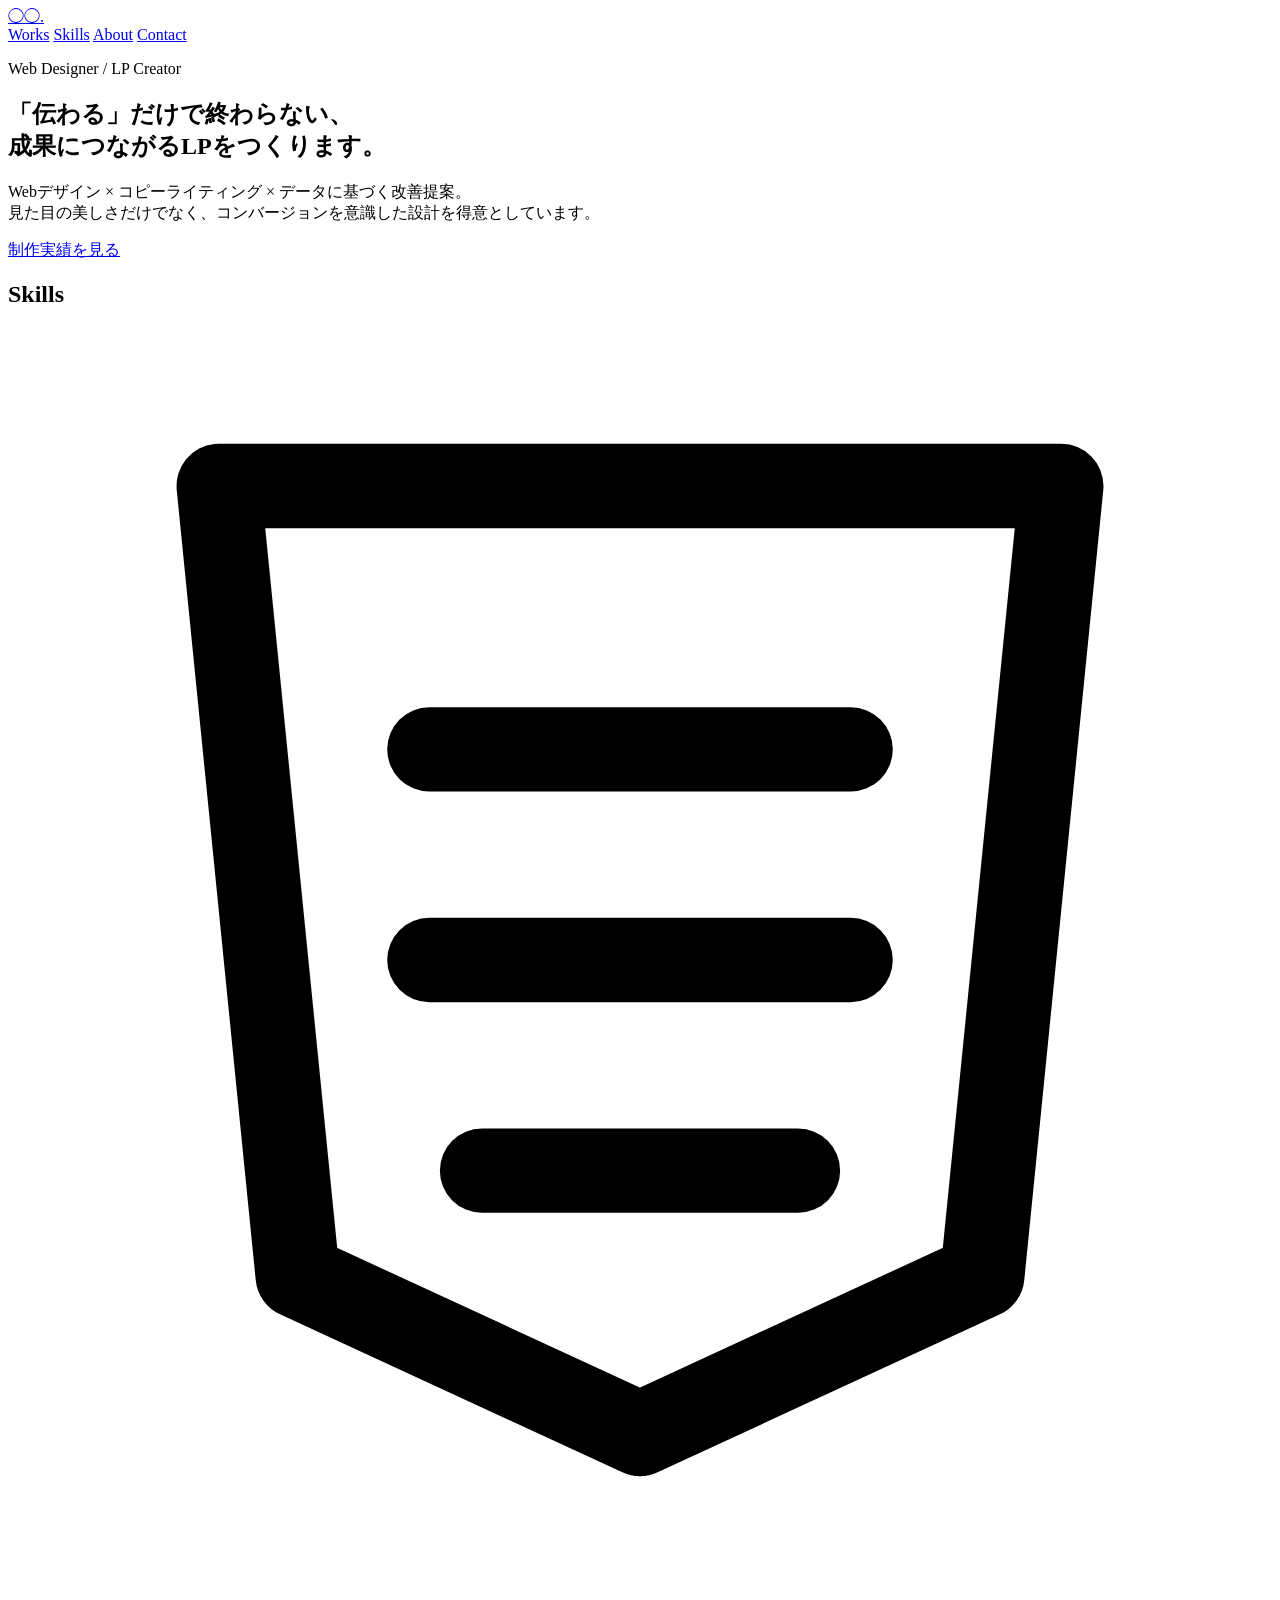
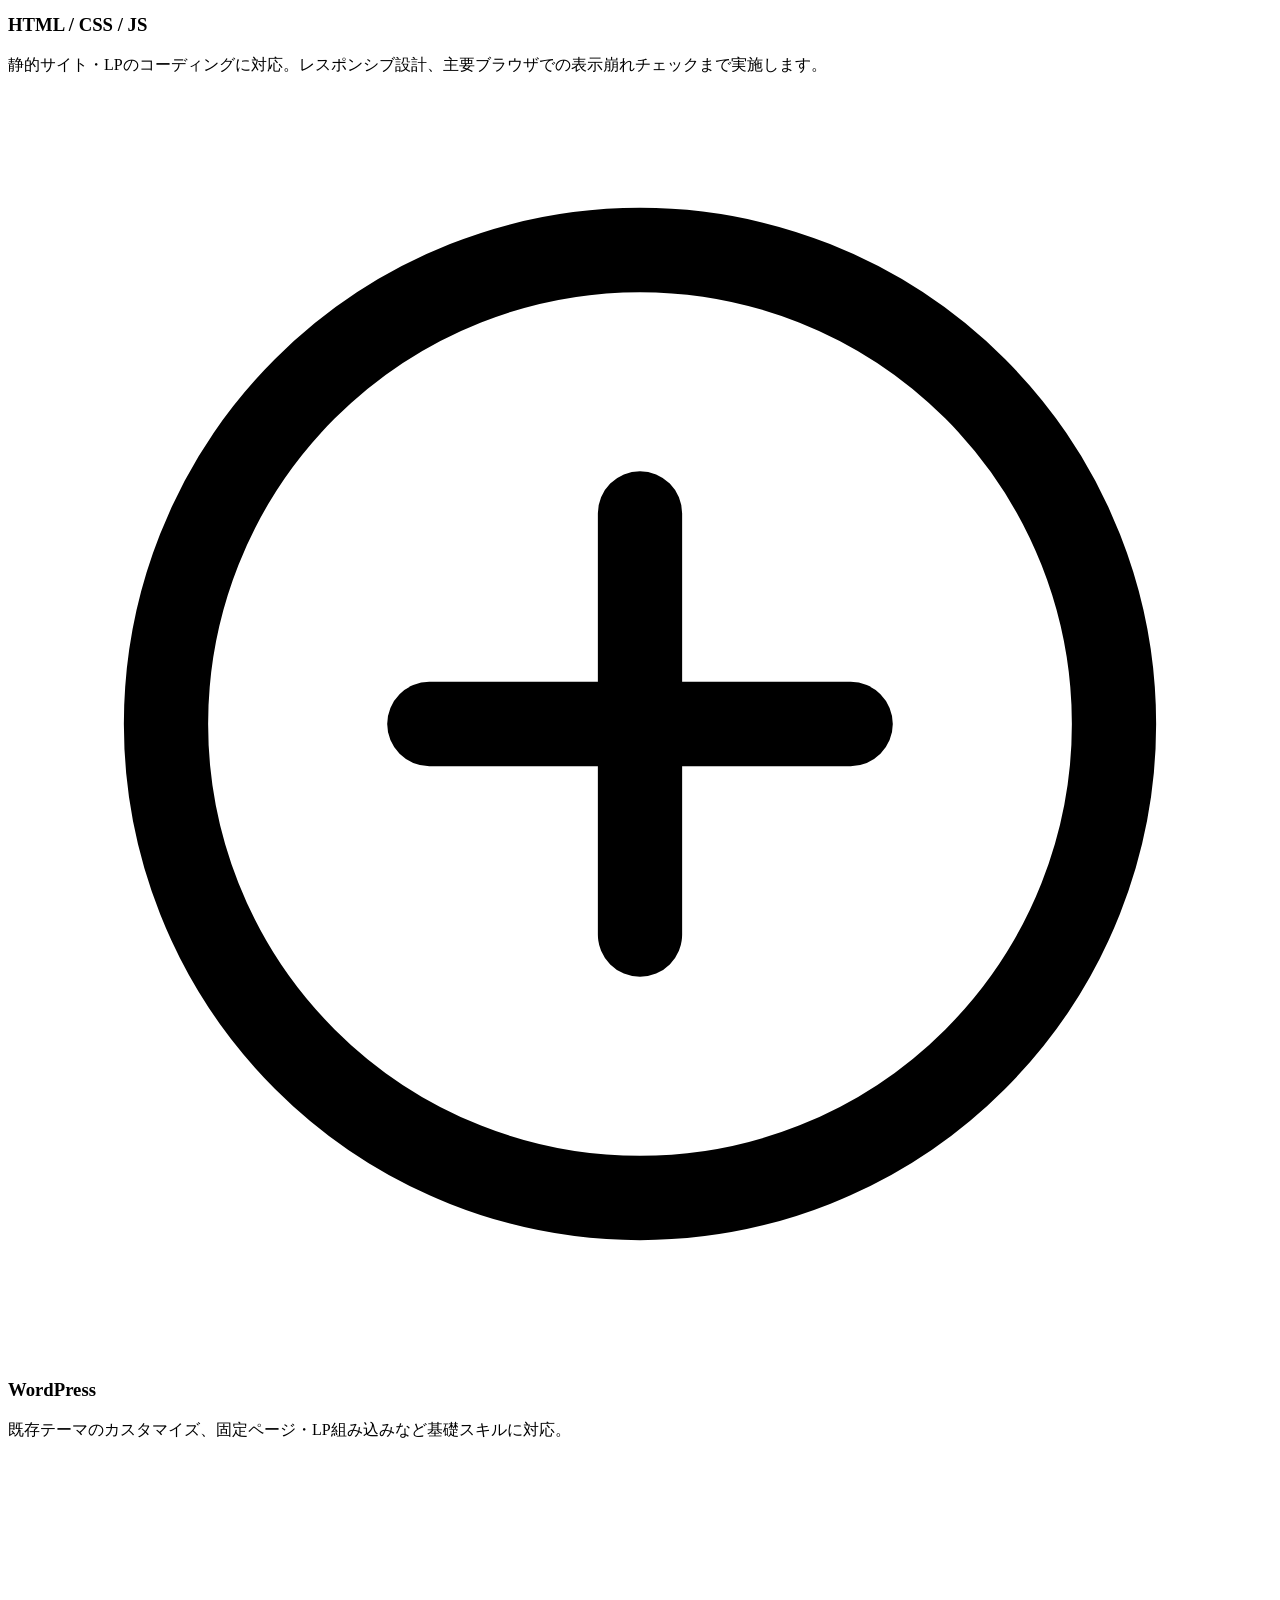
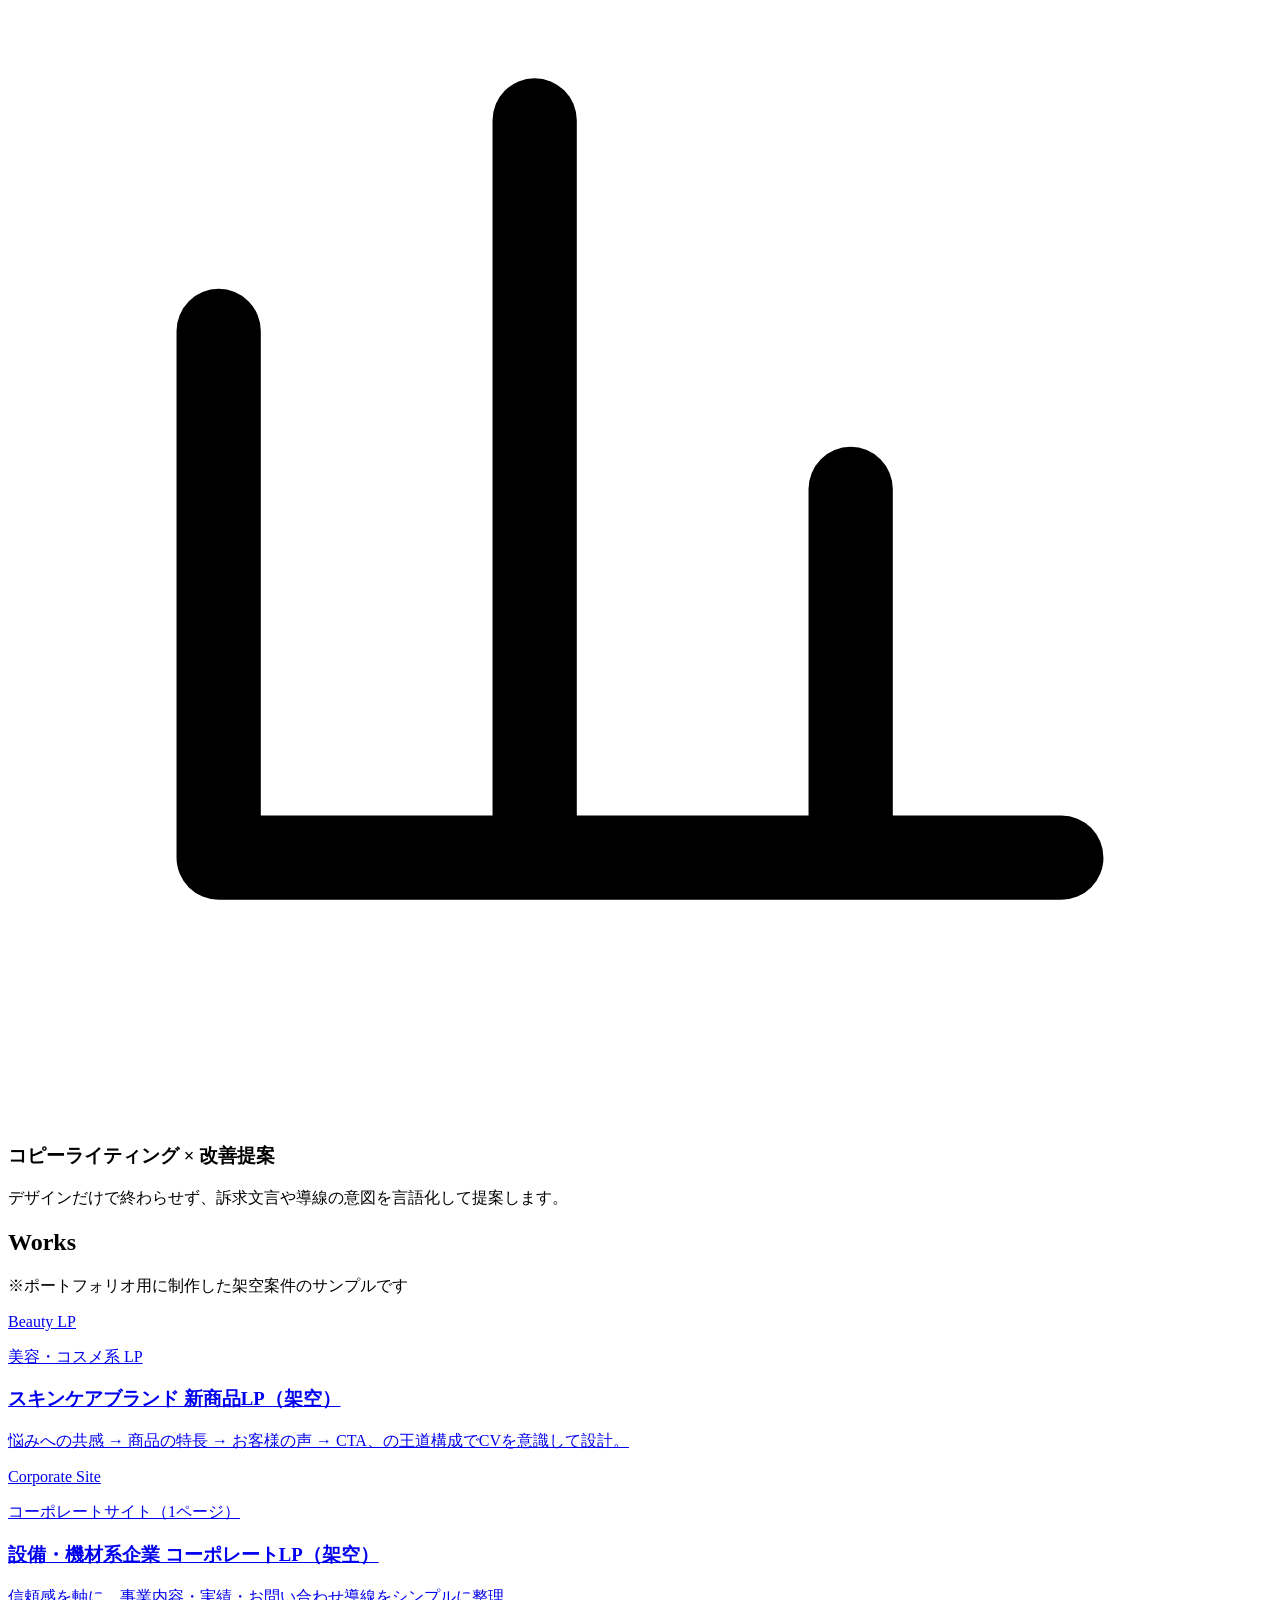
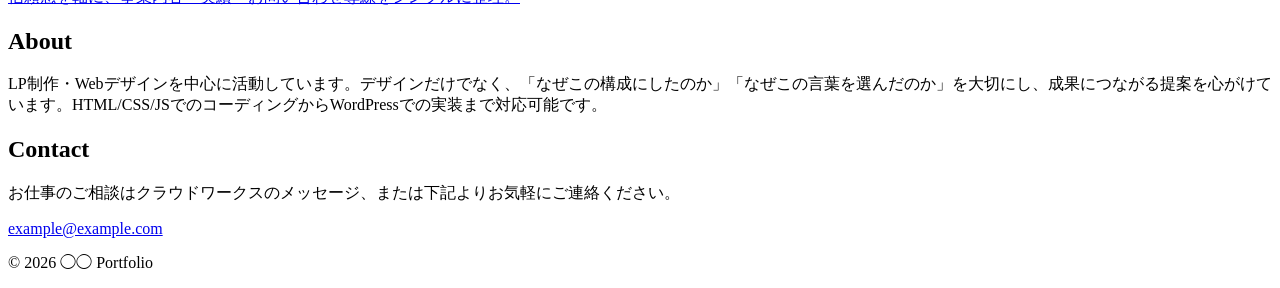
==== index.html @ edaf6941 "Create index.html for portfolio website This HTML file serves as the main structure for a portfolio " ====
<!DOCTYPE html>
<html lang="ja">
<head>
<meta charset="UTF-8">
<meta name="viewport" content="width=device-width, initial-scale=1.0">
<title>◯◯ Portfolio | Webデザイナー</title>
<link rel="stylesheet" href="css/style.css">
</head>
<body>

<header class="site-header">
  <div class="wrap header-inner">
    <a href="index.html" class="logo">◯◯<span>.</span></a>
    <nav class="gnav">
      <a href="#works">Works</a>
      <a href="#skills">Skills</a>
      <a href="#about">About</a>
      <a href="#contact">Contact</a>
    </nav>
  </div>
</header>

<main>

  <section class="hero">
    <div class="wrap hero-inner">
      <p class="hero-eyebrow">Web Designer / LP Creator</p>
      <h1>「伝わる」だけで終わらない、<br>成果につながるLPをつくります。</h1>
      <p class="hero-lead">
        Webデザイン × コピーライティング × データに基づく改善提案。<br>
        見た目の美しさだけでなく、コンバージョンを意識した設計を得意としています。
      </p>
      <a href="#works" class="btn btn-primary">制作実績を見る</a>
    </div>
  </section>

  <section id="skills" class="skills">
    <div class="wrap">
      <h2 class="section-title">Skills</h2>
      <div class="skills-grid">
        <div class="skill-card">
          <div class="skill-icon" aria-hidden="true">
            <svg viewBox="0 0 24 24"><path d="M4 3h16l-1.5 15L12 21l-6.5-3L4 3z" fill="none" stroke="currentColor" stroke-width="1.6" stroke-linejoin="round"/><path d="M8 8h8M8 12h8M9 16h6" stroke="currentColor" stroke-width="1.6" stroke-linecap="round"/></svg>
          </div>
          <h3>HTML / CSS / JS</h3>
          <p>静的サイト・LPのコーディングに対応。レスポンシブ設計、主要ブラウザでの表示崩れチェックまで実施します。</p>
        </div>
        <div class="skill-card">
          <div class="skill-icon" aria-hidden="true">
            <svg viewBox="0 0 24 24"><circle cx="12" cy="12" r="9" fill="none" stroke="currentColor" stroke-width="1.6"/><path d="M8 12h8M12 8v8" stroke="currentColor" stroke-width="1.6" stroke-linecap="round"/></svg>
          </div>
          <h3>WordPress</h3>
          <p>既存テーマのカスタマイズ、固定ページ・LP組み込みなど基礎スキルに対応。</p>
        </div>
        <div class="skill-card">
          <div class="skill-icon" aria-hidden="true">
            <svg viewBox="0 0 24 24"><path d="M4 19V9M10 19V5M16 19v-7M4 19h16" fill="none" stroke="currentColor" stroke-width="1.6" stroke-linecap="round" stroke-linejoin="round"/></svg>
          </div>
          <h3>コピーライティング × 改善提案</h3>
          <p>デザインだけで終わらせず、訴求文言や導線の意図を言語化して提案します。</p>
        </div>
      </div>
    </div>
  </section>

  <section id="works" class="works">
    <div class="wrap">
      <h2 class="section-title">Works</h2>
      <p class="section-lead">※ポートフォリオ用に制作した架空案件のサンプルです</p>

      <div class="works-grid">

        <a href="works/beauty-lp.html" class="work-card">
          <div class="work-thumb thumb-beauty">
            <span class="thumb-label">Beauty LP</span>
          </div>
          <div class="work-body">
            <p class="work-tag">美容・コスメ系 LP</p>
            <h3>スキンケアブランド 新商品LP（架空）</h3>
            <p class="work-desc">悩みへの共感 → 商品の特長 → お客様の声 → CTA、の王道構成でCVを意識して設計。</p>
          </div>
        </a>

        <a href="works/corporate-lp.html" class="work-card">
          <div class="work-thumb thumb-corporate">
            <span class="thumb-label">Corporate Site</span>
          </div>
          <div class="work-body">
            <p class="work-tag">コーポレートサイト（1ページ）</p>
            <h3>設備・機材系企業 コーポレートLP（架空）</h3>
            <p class="work-desc">信頼感を軸に、事業内容・実績・お問い合わせ導線をシンプルに整理。</p>
          </div>
        </a>

      </div>
    </div>
  </section>

  <section id="about" class="about">
    <div class="wrap about-inner">
      <h2 class="section-title">About</h2>
      <p>
        LP制作・Webデザインを中心に活動しています。デザインだけでなく、「なぜこの構成にしたのか」「なぜこの言葉を選んだのか」を大切にし、成果につながる提案を心がけています。HTML/CSS/JSでのコーディングからWordPressでの実装まで対応可能です。
      </p>
    </div>
  </section>

  <section id="contact" class="contact">
    <div class="wrap contact-inner">
      <h2 class="section-title">Contact</h2>
      <p>お仕事のご相談はクラウドワークスのメッセージ、または下記よりお気軽にご連絡ください。</p>
      <a href="mailto:example@example.com" class="btn btn-primary">example@example.com</a>
    </div>
  </section>

</main>

<footer class="site-footer">
  <div class="wrap">
    <p>&copy; 2026 ◯◯ Portfolio</p>
  </div>
</footer>

</body>
</html>
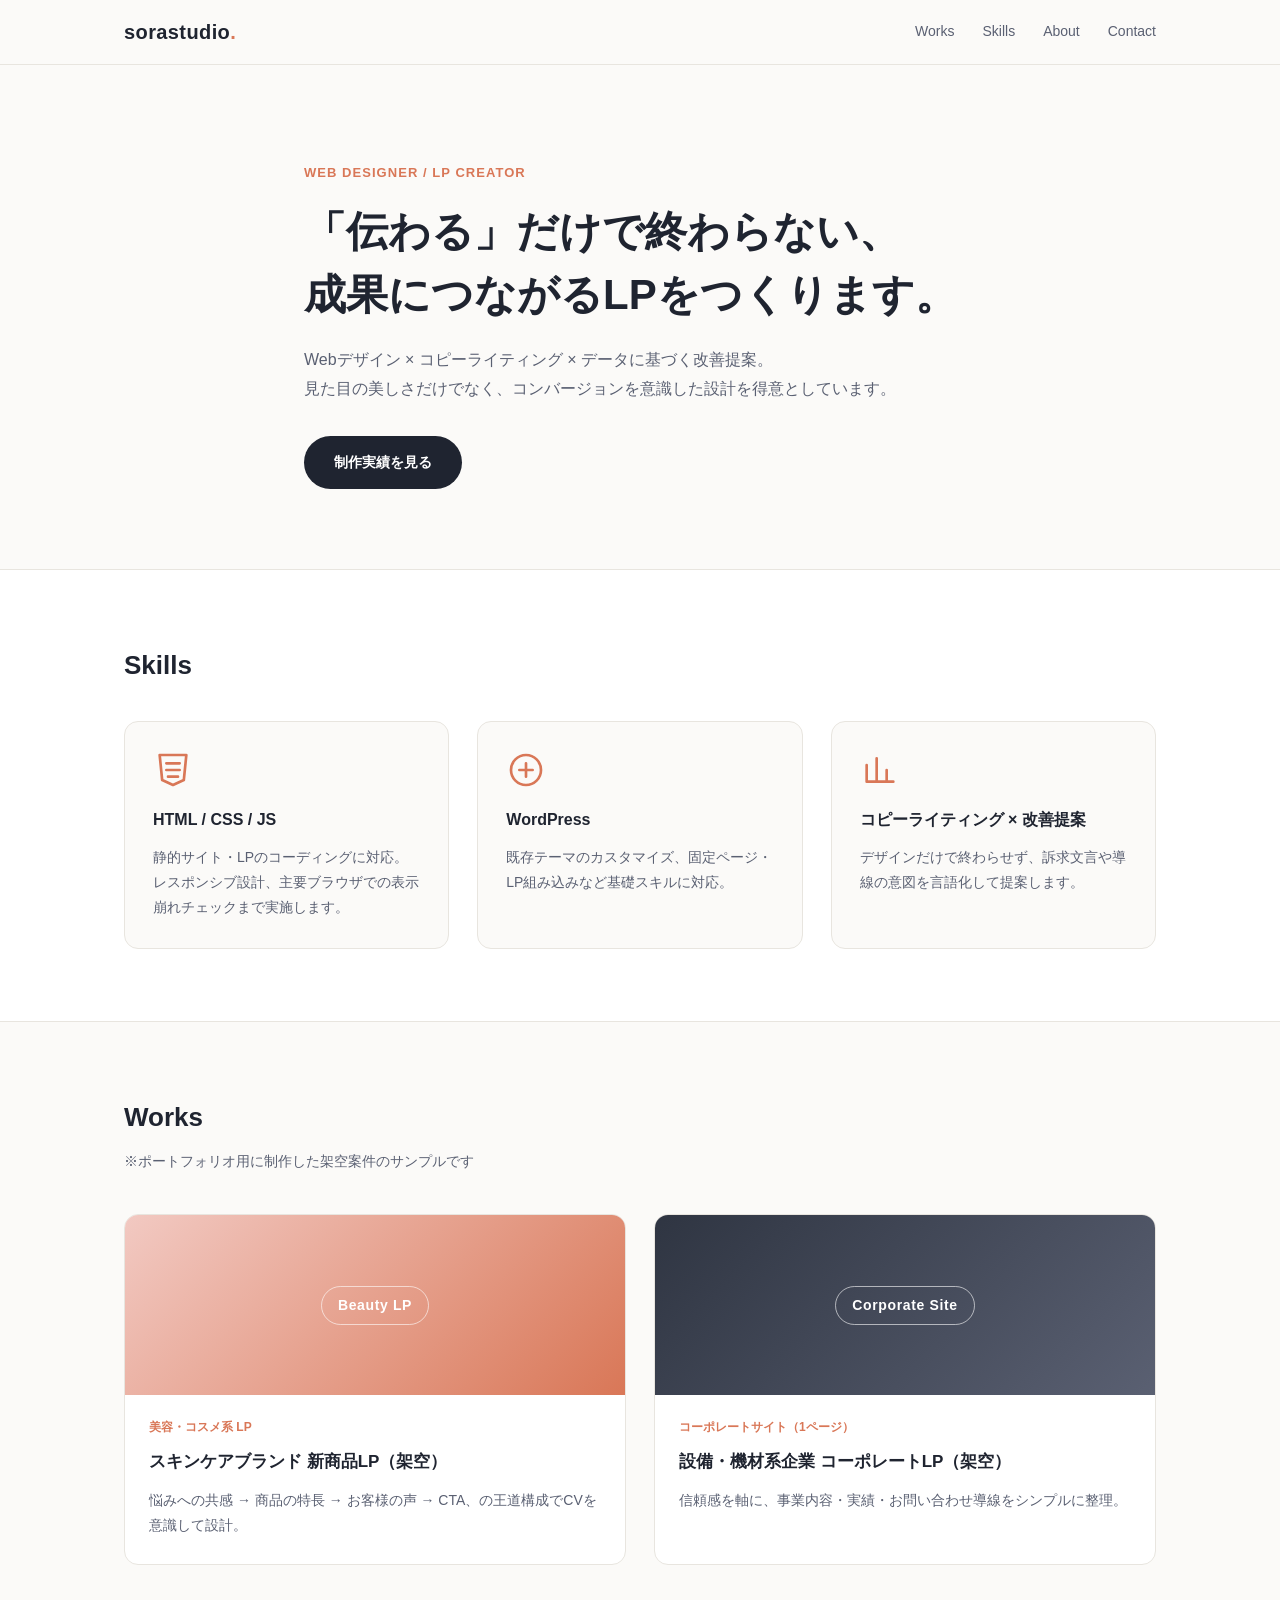
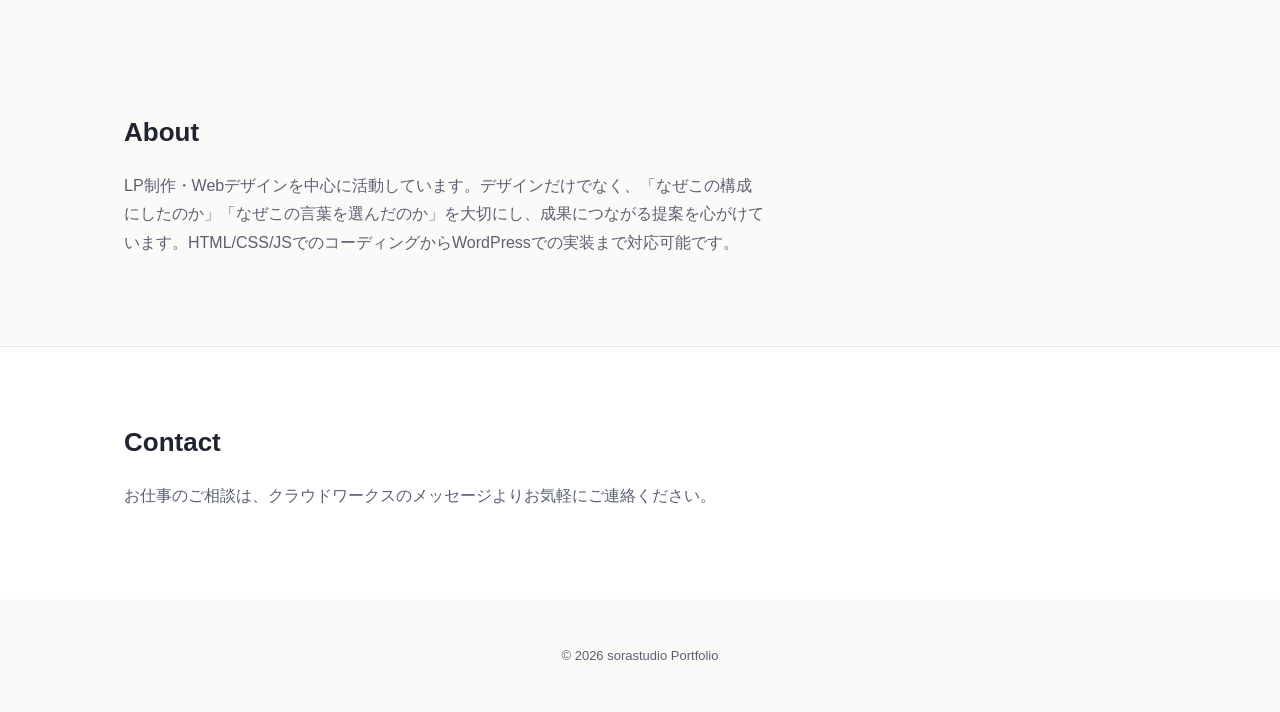
==== commit 032db0c8: "Update portfolio title and branding in index.html" ====
--- a/index.html
+++ b/index.html
@@ -3,14 +3,14 @@
 <head>
 <meta charset="UTF-8">
 <meta name="viewport" content="width=device-width, initial-scale=1.0">
-<title>◯◯ Portfolio | Webデザイナー</title>
+<title>sorastudio Portfolio | Webデザイナー</title>
 <link rel="stylesheet" href="css/style.css">
 </head>
 <body>
 
 <header class="site-header">
   <div class="wrap header-inner">
-    <a href="index.html" class="logo">◯◯<span>.</span></a>
+    <a href="index.html" class="logo">sorastudio<span>.</span></a>
     <nav class="gnav">
       <a href="#works">Works</a>
       <a href="#skills">Skills</a>
@@ -108,8 +108,7 @@
   <section id="contact" class="contact">
     <div class="wrap contact-inner">
       <h2 class="section-title">Contact</h2>
-      <p>お仕事のご相談はクラウドワークスのメッセージ、または下記よりお気軽にご連絡ください。</p>
-      <a href="mailto:example@example.com" class="btn btn-primary">example@example.com</a>
+      <p>お仕事のご相談は、クラウドワークスのメッセージよりお気軽にご連絡ください。</p>
     </div>
   </section>
 
@@ -117,7 +116,7 @@
 
 <footer class="site-footer">
   <div class="wrap">
-    <p>&copy; 2026 ◯◯ Portfolio</p>
+    <p>&copy; 2026 sorastudio Portfolio</p>
   </div>
 </footer>
 
--- a/css/style.css
+++ b/css/style.css
@@ -0,0 +1,265 @@
+:root {
+  --ink: #1f2430;
+  --ink-soft: #5a6072;
+  --bg: #fbfaf8;
+  --card: #ffffff;
+  --accent: #d97757;
+  --accent-soft: #f4ded4;
+  --border: #e8e5df;
+  --radius: 14px;
+}
+
+* { box-sizing: border-box; }
+
+html, body {
+  margin: 0;
+  padding: 0;
+}
+
+body {
+  font-family: "Hiragino Sans", "Yu Gothic", "Noto Sans JP", sans-serif;
+  color: var(--ink);
+  background: var(--bg);
+  line-height: 1.8;
+  -webkit-font-smoothing: antialiased;
+}
+
+img { max-width: 100%; display: block; }
+
+.wrap {
+  max-width: 1080px;
+  margin: 0 auto;
+  padding: 0 24px;
+}
+
+a { color: inherit; text-decoration: none; }
+
+/* Header */
+.site-header {
+  position: sticky;
+  top: 0;
+  background: rgba(251, 250, 248, 0.9);
+  backdrop-filter: blur(6px);
+  border-bottom: 1px solid var(--border);
+  z-index: 10;
+}
+
+.header-inner {
+  display: flex;
+  align-items: center;
+  justify-content: space-between;
+  height: 64px;
+}
+
+.logo {
+  font-size: 20px;
+  font-weight: 700;
+  letter-spacing: 0.02em;
+}
+.logo span { color: var(--accent); }
+
+.gnav {
+  display: flex;
+  gap: 28px;
+  font-size: 14px;
+}
+
+.gnav a {
+  color: var(--ink-soft);
+  transition: color 0.2s;
+}
+.gnav a:hover { color: var(--ink); }
+
+/* Hero */
+.hero {
+  padding: 96px 0 80px;
+}
+
+.hero-inner { max-width: 720px; }
+
+.hero-eyebrow {
+  color: var(--accent);
+  font-weight: 700;
+  font-size: 13px;
+  letter-spacing: 0.08em;
+  text-transform: uppercase;
+  margin: 0 0 16px;
+}
+
+.hero h1 {
+  font-size: clamp(28px, 4.5vw, 42px);
+  line-height: 1.5;
+  margin: 0 0 20px;
+  font-weight: 700;
+}
+
+.hero-lead {
+  color: var(--ink-soft);
+  font-size: 16px;
+  margin: 0 0 32px;
+}
+
+.btn {
+  display: inline-block;
+  padding: 14px 30px;
+  border-radius: 999px;
+  font-weight: 700;
+  font-size: 14px;
+  transition: transform 0.15s ease, box-shadow 0.15s ease;
+}
+
+.btn-primary {
+  background: var(--ink);
+  color: #fff;
+}
+.btn-primary:hover {
+  transform: translateY(-2px);
+  box-shadow: 0 8px 20px rgba(31,36,48,0.18);
+}
+
+/* Section titles */
+.section-title {
+  font-size: 26px;
+  margin: 0 0 8px;
+  font-weight: 700;
+}
+
+.section-lead {
+  color: var(--ink-soft);
+  font-size: 14px;
+  margin: 0 0 40px;
+}
+
+section { padding: 72px 0; }
+
+/* Skills */
+.skills { background: var(--card); border-top: 1px solid var(--border); border-bottom: 1px solid var(--border); }
+
+.skills-grid {
+  display: grid;
+  grid-template-columns: repeat(3, 1fr);
+  gap: 28px;
+  margin-top: 32px;
+}
+
+.skill-card {
+  background: var(--bg);
+  border: 1px solid var(--border);
+  border-radius: var(--radius);
+  padding: 28px;
+}
+
+.skill-icon {
+  width: 40px;
+  height: 40px;
+  color: var(--accent);
+  margin-bottom: 16px;
+}
+.skill-icon svg { width: 100%; height: 100%; }
+
+.skill-card h3 {
+  font-size: 16px;
+  margin: 0 0 10px;
+}
+
+.skill-card p {
+  font-size: 14px;
+  color: var(--ink-soft);
+  margin: 0;
+}
+
+/* Works */
+.works-grid {
+  display: grid;
+  grid-template-columns: repeat(2, 1fr);
+  gap: 28px;
+}
+
+.work-card {
+  display: block;
+  background: var(--card);
+  border: 1px solid var(--border);
+  border-radius: var(--radius);
+  overflow: hidden;
+  transition: transform 0.2s ease, box-shadow 0.2s ease;
+}
+.work-card:hover {
+  transform: translateY(-4px);
+  box-shadow: 0 16px 30px rgba(31,36,48,0.10);
+}
+
+.work-thumb {
+  height: 180px;
+  display: flex;
+  align-items: center;
+  justify-content: center;
+  color: #fff;
+  font-weight: 700;
+  letter-spacing: 0.04em;
+}
+
+.thumb-beauty {
+  background: linear-gradient(135deg, #f2c9c2, #d97757);
+}
+.thumb-corporate {
+  background: linear-gradient(135deg, #2f3542, #5a6072);
+}
+
+.thumb-label {
+  font-size: 14px;
+  border: 1px solid rgba(255,255,255,0.6);
+  padding: 6px 16px;
+  border-radius: 999px;
+}
+
+.work-body { padding: 22px 24px 26px; }
+
+.work-tag {
+  font-size: 12px;
+  color: var(--accent);
+  font-weight: 700;
+  margin: 0 0 8px;
+}
+
+.work-body h3 {
+  font-size: 17px;
+  margin: 0 0 10px;
+}
+
+.work-desc {
+  font-size: 14px;
+  color: var(--ink-soft);
+  margin: 0;
+}
+
+/* About / Contact */
+.about-inner p, .contact-inner p {
+  max-width: 640px;
+  color: var(--ink-soft);
+}
+
+.contact { background: var(--card); border-top: 1px solid var(--border); }
+.contact-inner { text-align: left; }
+.contact .btn { margin-top: 16px; }
+
+/* Footer */
+.site-footer {
+  padding: 32px 0;
+  color: var(--ink-soft);
+  font-size: 13px;
+  text-align: center;
+}
+
+/* Responsive */
+@media (max-width: 720px) {
+  .hero { padding: 64px 0 56px; }
+  .skills-grid { grid-template-columns: 1fr; }
+  .works-grid { grid-template-columns: 1fr; }
+  .gnav { gap: 16px; font-size: 13px; }
+  section { padding: 56px 0; }
+}
+
+@media (max-width: 420px) {
+  .header-inner { height: 56px; }
+  .logo { font-size: 18px; }
+}
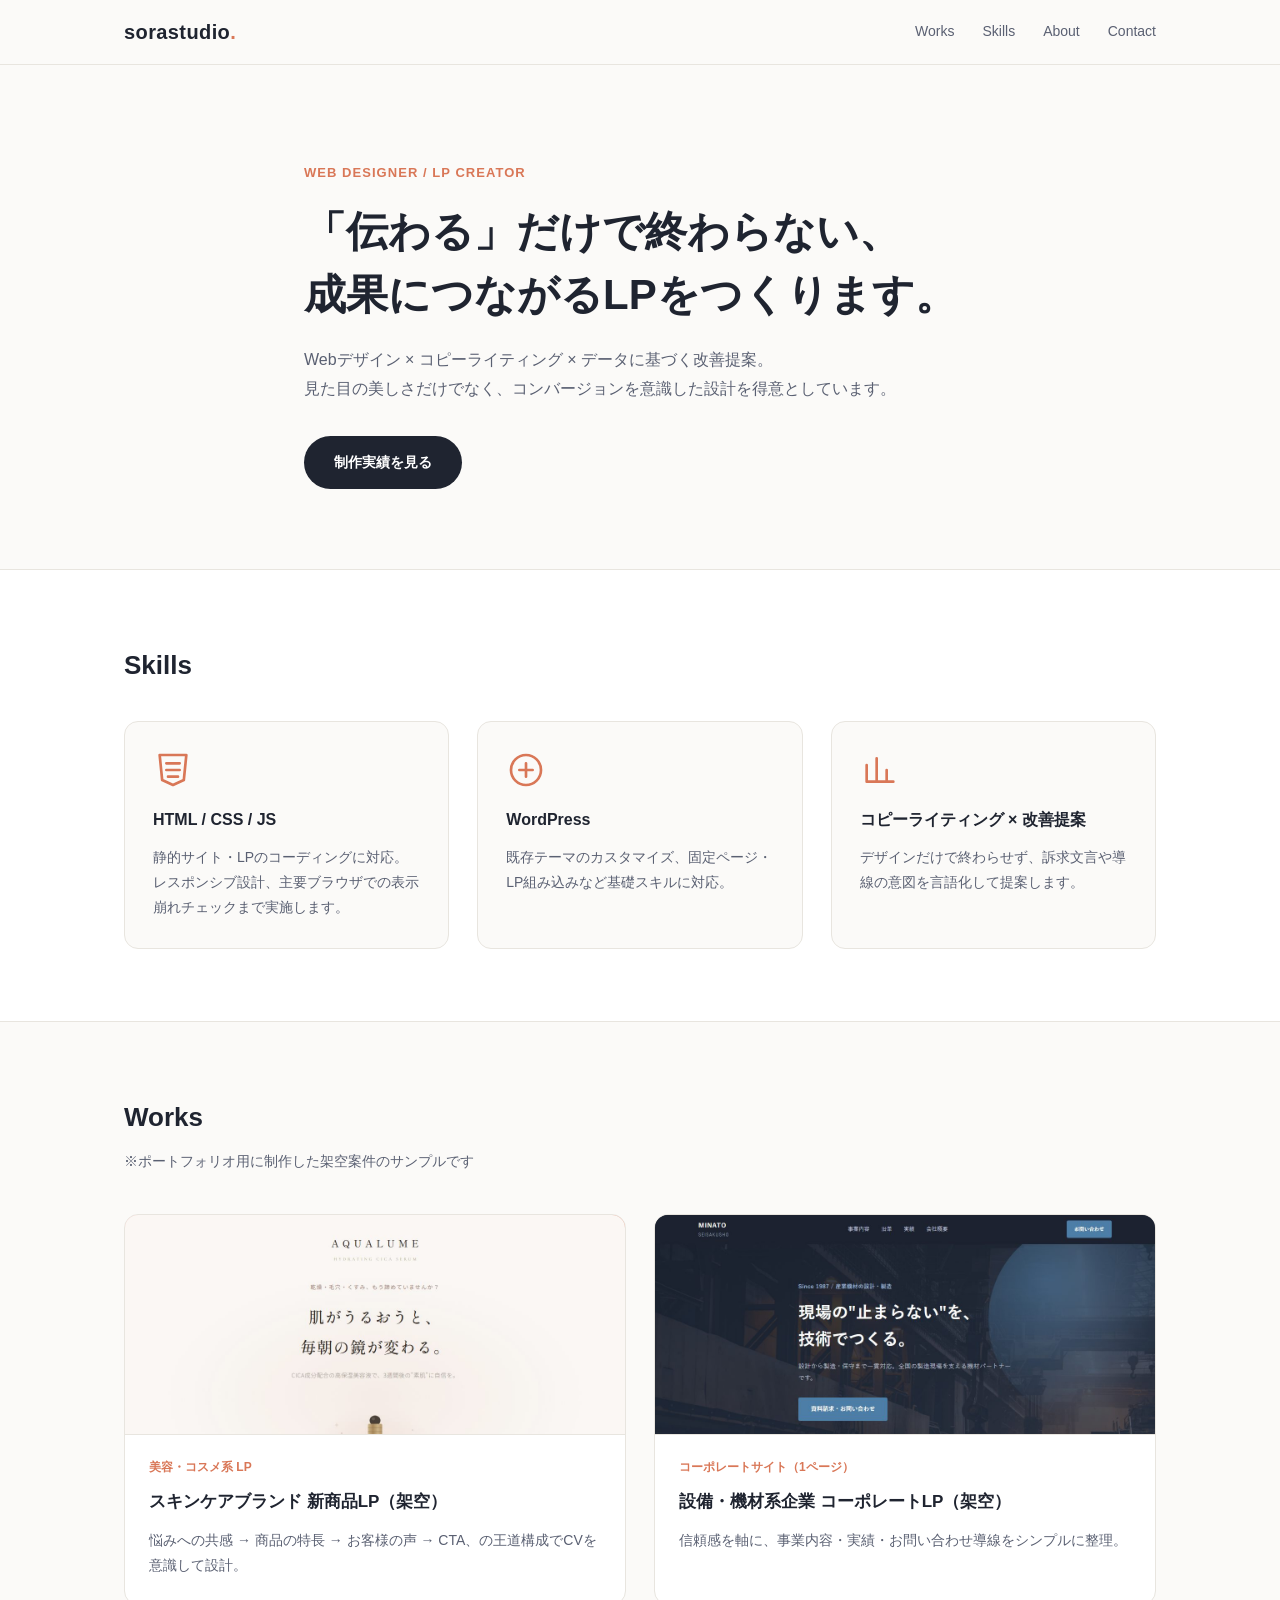
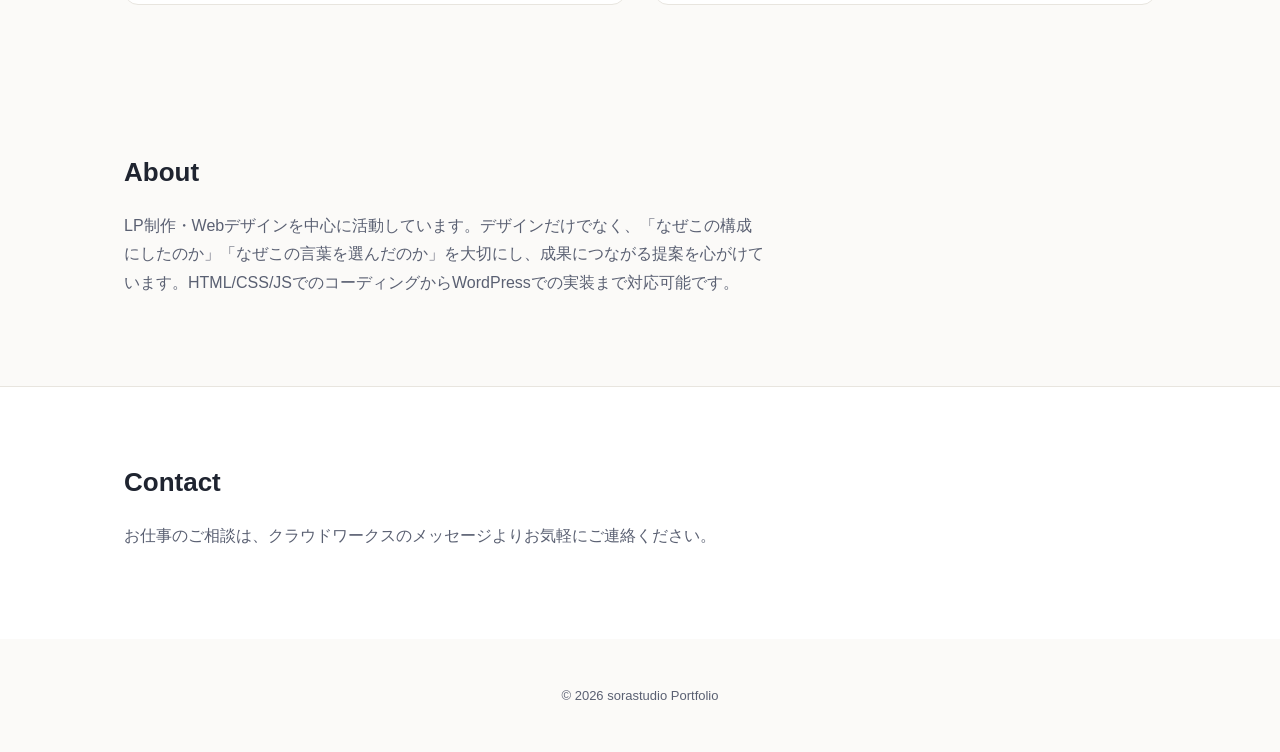
==== commit a68b3957: "Add real thumbnails, photos, and improvement plan sections - Works cards now show actual LP screensh" ====
--- a/index.html
+++ b/index.html
@@ -72,7 +72,7 @@
 
         <a href="works/beauty-lp.html" class="work-card">
           <div class="work-thumb thumb-beauty">
-            <span class="thumb-label">Beauty LP</span>
+            <img src="img/thumb-beauty.jpg" alt="スキンケアブランドLP ファーストビューのスクリーンショット" loading="lazy">
           </div>
           <div class="work-body">
             <p class="work-tag">美容・コスメ系 LP</p>
@@ -83,7 +83,7 @@
 
         <a href="works/corporate-lp.html" class="work-card">
           <div class="work-thumb thumb-corporate">
-            <span class="thumb-label">Corporate Site</span>
+            <img src="img/thumb-corporate.jpg" alt="設備・機材系企業コーポレートサイト ファーストビューのスクリーンショット" loading="lazy">
           </div>
           <div class="work-body">
             <p class="work-tag">コーポレートサイト（1ページ）</p>
--- a/css/style.css
+++ b/css/style.css
@@ -189,13 +189,15 @@
 }
 
 .work-thumb {
-  height: 180px;
-  display: flex;
-  align-items: center;
-  justify-content: center;
-  color: #fff;
-  font-weight: 700;
-  letter-spacing: 0.04em;
+  height: 220px;
+  border-bottom: 1px solid var(--border);
+}
+
+.work-thumb img {
+  width: 100%;
+  height: 100%;
+  object-fit: cover;
+  object-position: top;
 }
 
 .thumb-beauty {
@@ -203,13 +205,6 @@
 }
 .thumb-corporate {
   background: linear-gradient(135deg, #2f3542, #5a6072);
-}
-
-.thumb-label {
-  font-size: 14px;
-  border: 1px solid rgba(255,255,255,0.6);
-  padding: 6px 16px;
-  border-radius: 999px;
 }
 
 .work-body { padding: 22px 24px 26px; }
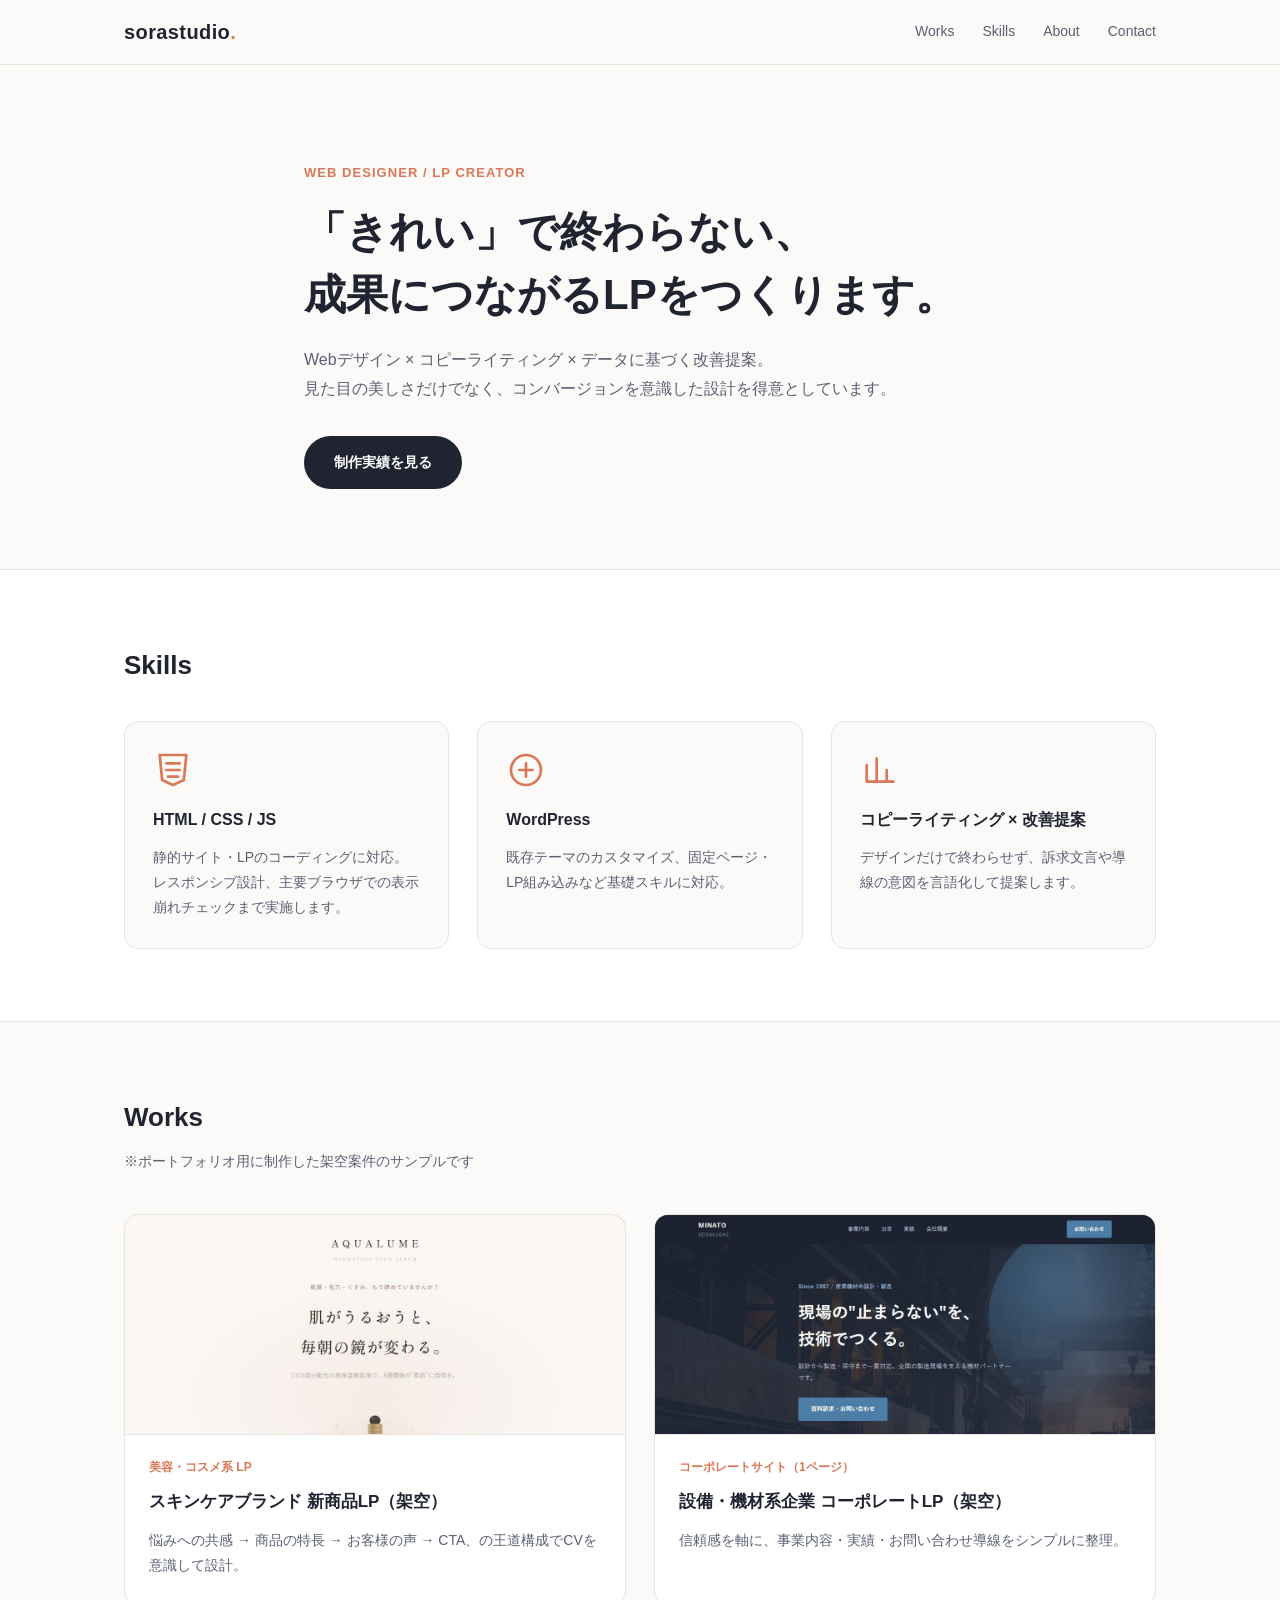
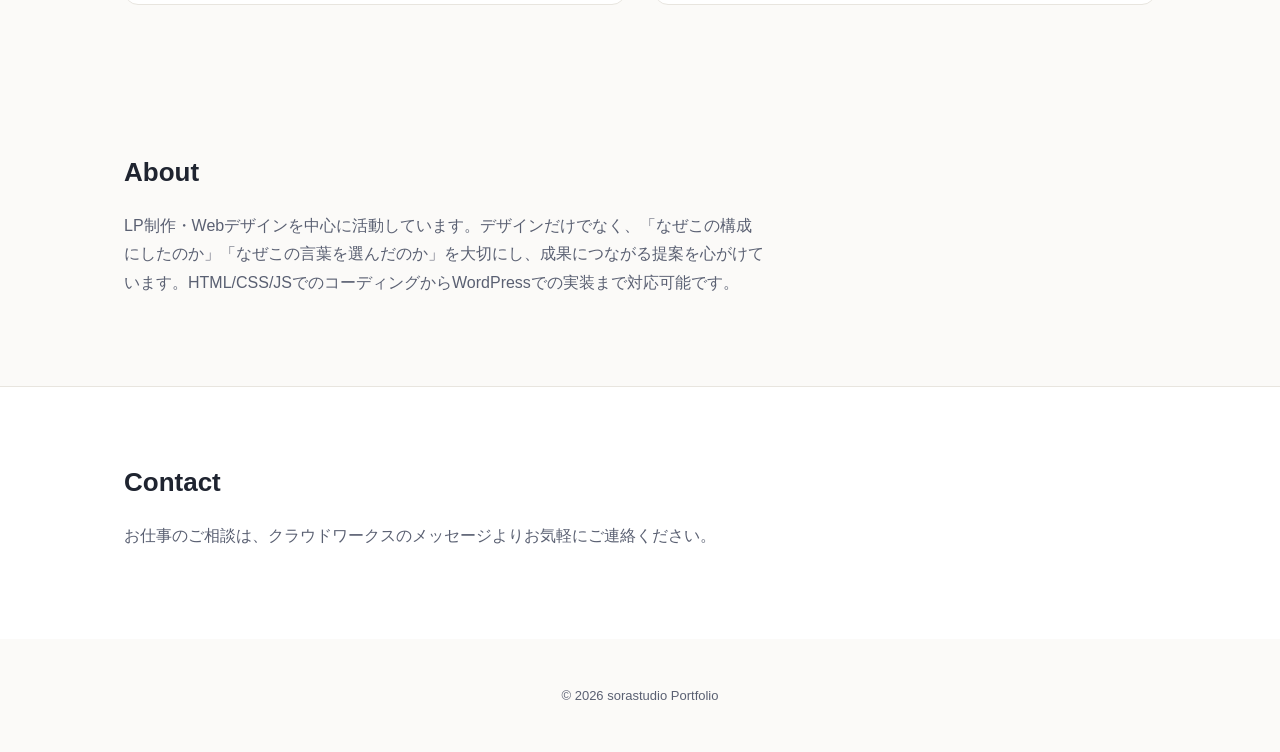
==== commit 138a28ff: "作業内容を保存" ====
--- a/index.html
+++ b/index.html
@@ -4,6 +4,14 @@
 <meta charset="UTF-8">
 <meta name="viewport" content="width=device-width, initial-scale=1.0">
 <title>sorastudio Portfolio | Webデザイナー</title>
+<meta name="description" content="LP制作・Webデザインのポートフォリオ。Webデザイン×コピーライティング×データに基づく改善提案で、成果につながるLPをつくります。">
+<meta property="og:type" content="website">
+<meta property="og:title" content="sorastudio Portfolio | Webデザイナー">
+<meta property="og:description" content="Webデザイン×コピーライティング×データに基づく改善提案。成果につながるLPをつくります。">
+<meta property="og:url" content="https://sora-studio8.github.io/">
+<meta property="og:image" content="https://sora-studio8.github.io/img/ogp.jpg">
+<meta name="twitter:card" content="summary_large_image">
+<link rel="icon" type="image/svg+xml" href="img/favicon.svg">
 <link rel="stylesheet" href="css/style.css">
 </head>
 <body>
@@ -25,7 +33,7 @@
   <section class="hero">
     <div class="wrap hero-inner">
       <p class="hero-eyebrow">Web Designer / LP Creator</p>
-      <h1>「伝わる」だけで終わらない、<br>成果につながるLPをつくります。</h1>
+      <h1>「きれい」で終わらない、<br>成果につながるLPをつくります。</h1>
       <p class="hero-lead">
         Webデザイン × コピーライティング × データに基づく改善提案。<br>
         見た目の美しさだけでなく、コンバージョンを意識した設計を得意としています。
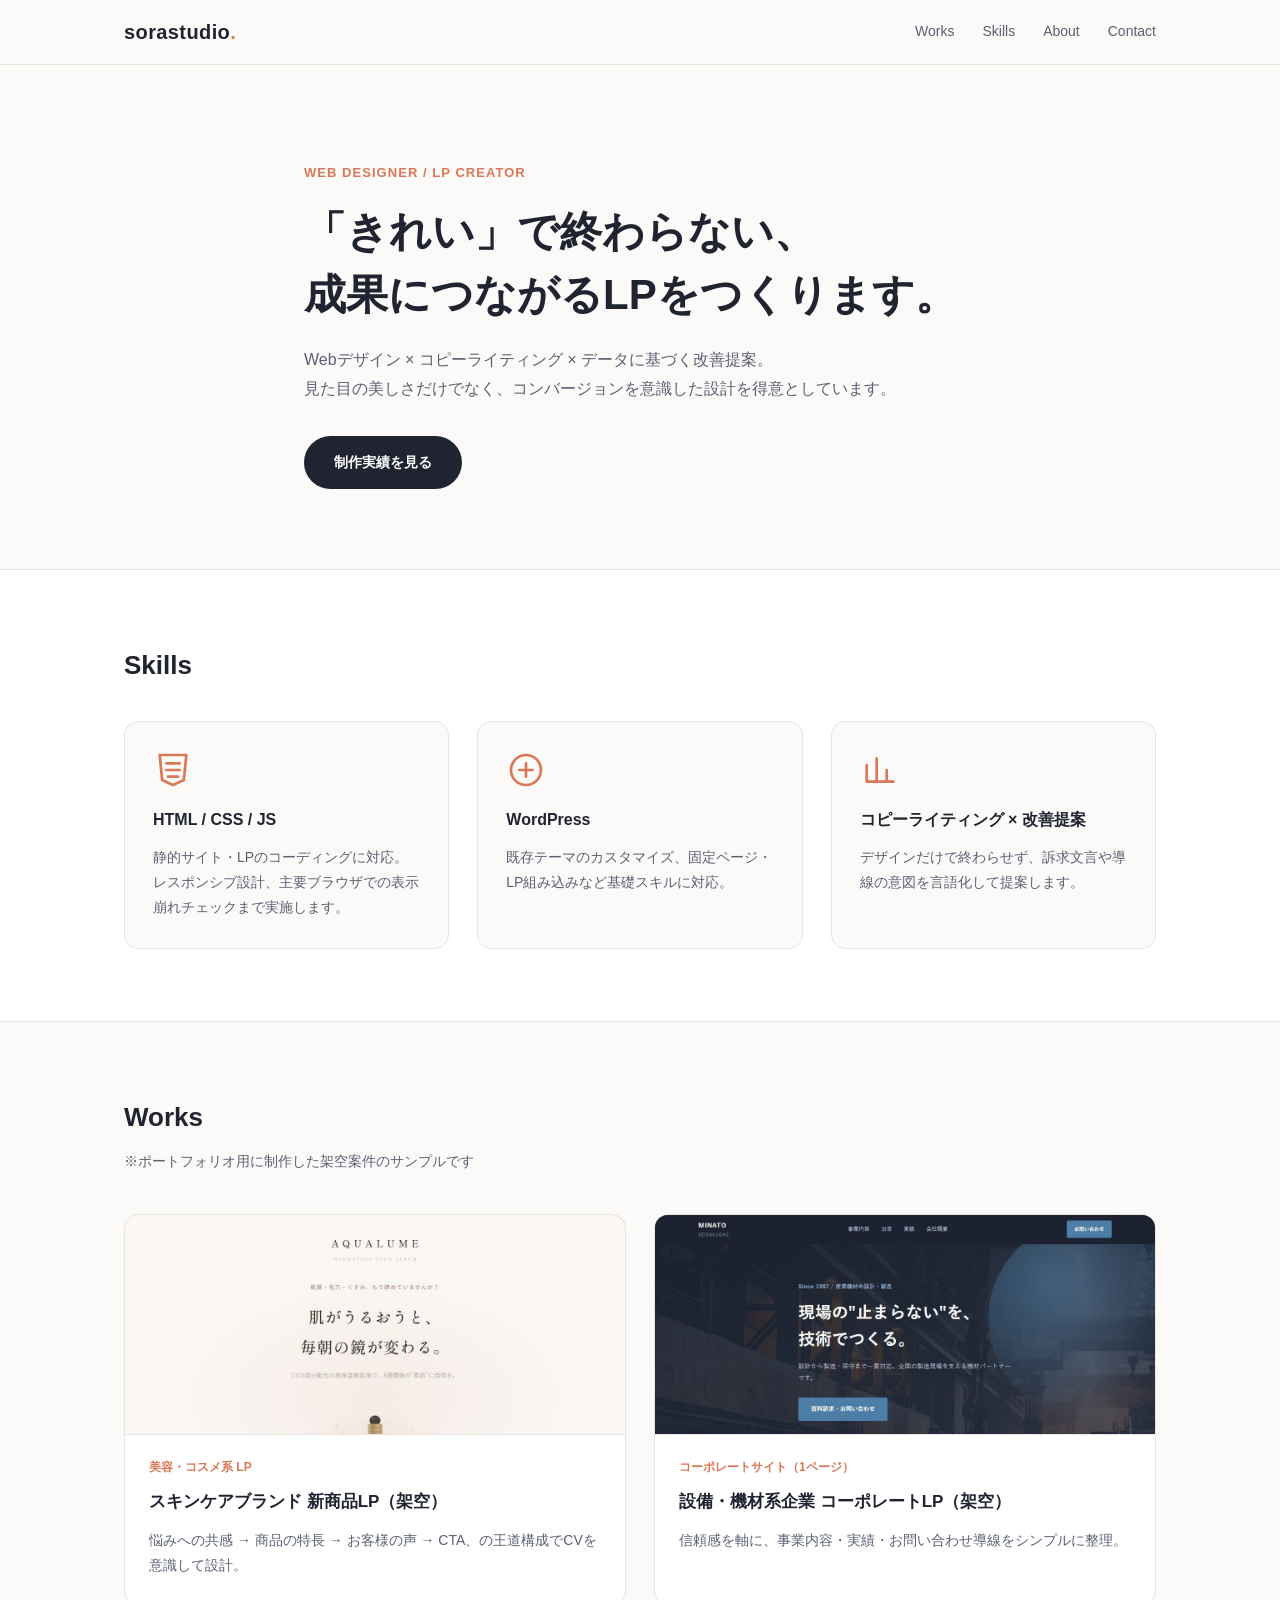
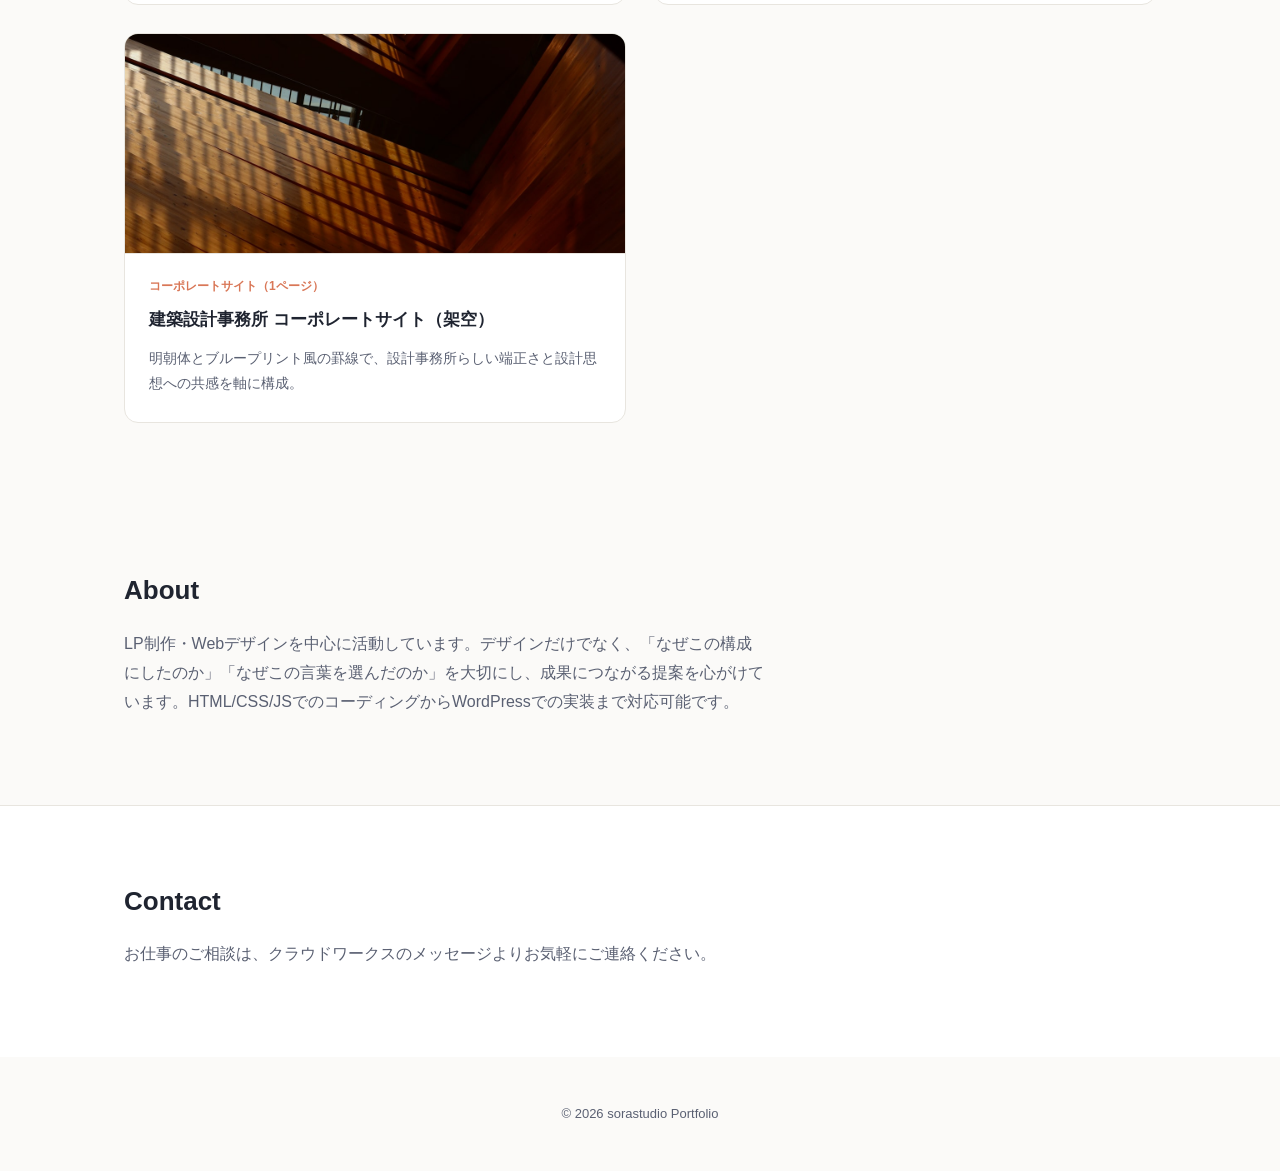
==== commit ac3e6ce7: "建築設計事務所コーポレートサイト(架空案件)をポートフォリオに追加 Figma / Claude Designで制作したケーススタディを1件追加。ブループリント風の罫線と明朝体を軸にしたデザインで、既" ====
--- a/index.html
+++ b/index.html
@@ -100,6 +100,17 @@
           </div>
         </a>
 
+        <a href="works/architecture-corporate.html" class="work-card">
+          <div class="work-thumb thumb-architecture">
+            <img src="img/thumb-architecture.jpg" alt="建築設計事務所コーポレートサイト ファーストビューのスクリーンショット" loading="lazy">
+          </div>
+          <div class="work-body">
+            <p class="work-tag">コーポレートサイト（1ページ）</p>
+            <h3>建築設計事務所 コーポレートサイト（架空）</h3>
+            <p class="work-desc">明朝体とブループリント風の罫線で、設計事務所らしい端正さと設計思想への共感を軸に構成。</p>
+          </div>
+        </a>
+
       </div>
     </div>
   </section>
--- a/css/style.css
+++ b/css/style.css
@@ -206,6 +206,9 @@
 .thumb-corporate {
   background: linear-gradient(135deg, #2f3542, #5a6072);
 }
+.thumb-architecture {
+  background: linear-gradient(135deg, #c9c2ae, #55624e);
+}
 
 .work-body { padding: 22px 24px 26px; }
 
